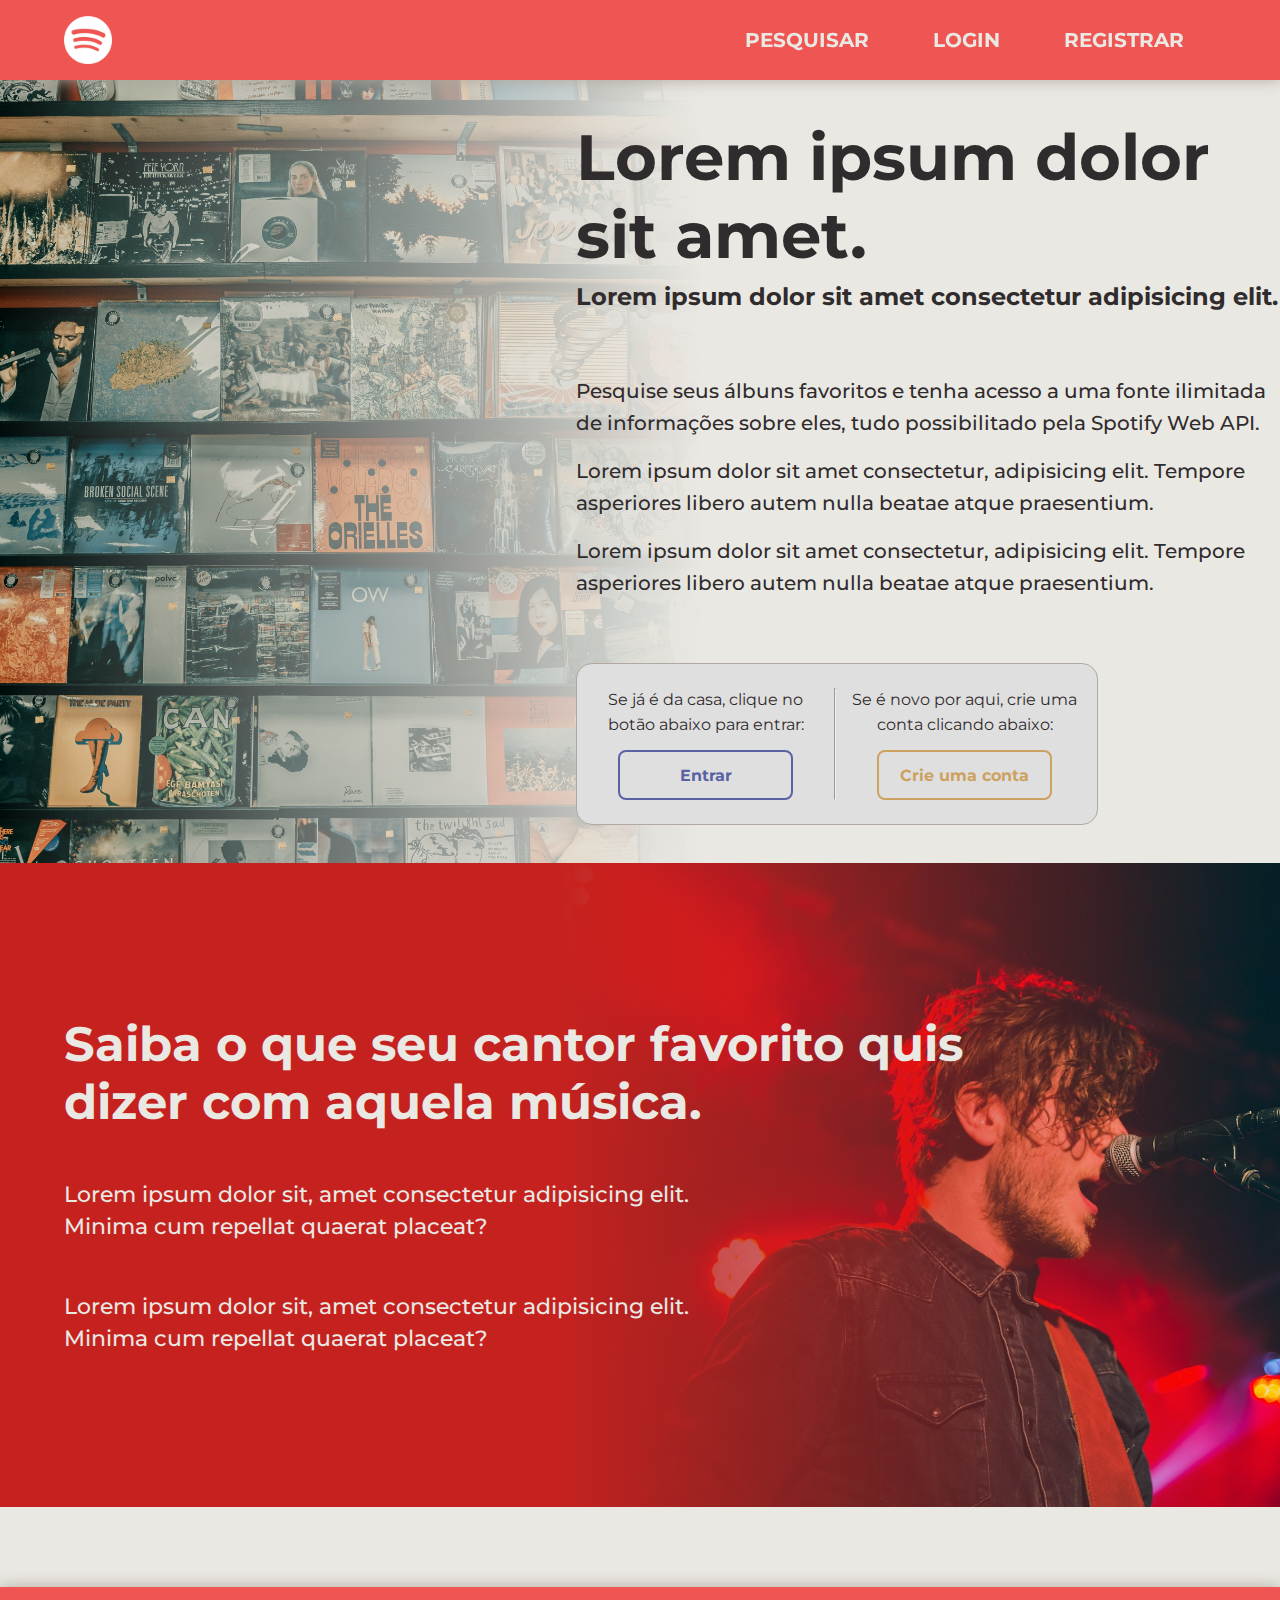
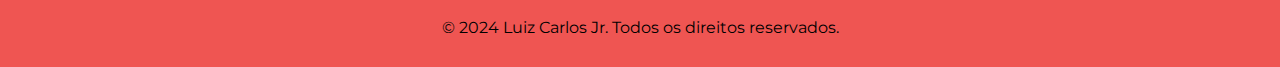
==== index.html @ b368f9c1 "Turn the original style.css into index.css" ====
<!DOCTYPE html>
<html lang="pt-BR">
<head>
    <meta charset="UTF-8">
    <meta http-equiv="X-UA-Compatible" content="IE=edge">
    <meta name="viewport" content="width=device-width, initial-scale=1.0">
    <title>Página Inicial | AlbumStats</title>
    <!-- FONT: Montserrat -->
    <link rel="preconnect" href="https://fonts.googleapis.com">
    <link rel="preconnect" href="https://fonts.gstatic.com" crossorigin>
    <link href="https://fonts.googleapis.com/css2?family=Montserrat:ital,wght@0,100..900;1,100..900&display=swap" rel="stylesheet">
    <!-- Stylization -->
    <link rel="shortcut icon" href="./images/spotify-64.png" type="image/x-icon">
    <link rel="stylesheet" href="./css/index.css">
</head>
<body>
    <header>
        <nav class="navbar">
            <a href="./index.html" class="website-logo">
                <img src="./images/spotify-256.png" alt="Ícone azul do Spotify">
            </a>

            <ul class="navigation">
                <li class="nav-item">
                    <a href="./pages/search-album.html" class="nav-link">Pesquisar</a>
                </li>

                <li class="nav-item">
                    <a href="./pages/login.html" class="nav-link">Login</a>
                </li>

                <li class="nav-item">
                    <a href="./pages/register.html" class="nav-link">Registrar</a>
                </li>
            </ul>
        </nav>

        <section class="hero">
            <section class="hero-image">
                <div class="mask-gradient"></div>
                <img src="./images/website/clay-banks-fEVaiLwWvlU-unsplash.jpg" alt="Foto de uma prateleira de loja de discos de vinil">
            </section>

            <article class="hero-text">
                <div class="title-area">
                    <h1 class="title">Lorem ipsum dolor sit amet.</h1>
                    <h2 class="subtitle">Lorem ipsum dolor sit amet consectetur adipisicing elit.</h2>
                </div>
    
                <div class="paragraph-container">
                    <p class="paragraph" id="p-hero01">
                        Pesquise seus álbuns favoritos e tenha acesso a uma fonte ilimitada de informações sobre eles, tudo possibilitado pela Spotify Web API.
                    </p>
                    <p class="paragraph" id="p-hero02">
                        Lorem ipsum dolor sit amet consectetur, adipisicing elit. Tempore asperiores libero autem nulla beatae atque praesentium.
                    </p>
                    <p class="paragraph" id="p-hero03">
                        Lorem ipsum dolor sit amet consectetur, adipisicing elit. Tempore asperiores libero autem nulla beatae atque praesentium.
                    </p>
                </div>
                
                <div class="account-entry-area">
                    <div class="login-container">
                        <span>Se já é da casa, clique no botão abaixo para entrar:</span>
                        <button class="button-login" id="btnLogin">Entrar</button>
                    </div>
    
                    <hr id="buttonAreaLine">
    
                    <div class="register-container">
                        <span>Se é novo por aqui, crie uma conta clicando abaixo:</span>
                        <button class="button-register" id="btnRegister">Crie uma conta</button>
                    </div>
                </div>
            </article>
        </section>
    </header>

    <main>
        <section class="info-section discover">
            <section class="discover-image">
                <div class="mask-gradient"></div>
                <img src="./images/website/melanie-van-leeuwen-QA-qQfWJM0E-unsplash.jpg" alt="Foto de um guitarrista em show">
            </section>

            <article class="discover-text">
                <h1 class="title">Saiba o que seu cantor favorito quis dizer com aquela música.</h1>
                <p class="paragraph" id="p-section01-01">
                    Lorem ipsum dolor sit, amet consectetur adipisicing elit. Minima cum repellat quaerat placeat?
                </p>
                <p class="paragraph" id="p-section01-02">
                    Lorem ipsum dolor sit, amet consectetur adipisicing elit. Minima cum repellat quaerat placeat?
                </p>
            </article>
        </section>
    </main>

    <footer>
        <p class="copyright-p">
            <span>&copy; 2024 Luiz Carlos Jr.</span>
            <span>Todos os direitos reservados.</span>
        </p>
    </footer>

    <script src="./js/index.js"></script>
</body>
</html>
---- css/index.css ----
/* Color palette: */
:root {
    /* BASIC: */
    --white: #eae8e3;
    --gray: #b1a99f;
    --rose-red: #ef5552;
    --yellow: #cda160;
    --black: #302b2c;

    /* OPTIONAL: */
    --scarlet: #c5221f;
    --green: #74816f;
    --blue: #5963a4;
    --gold: #be8a3c;
    --light-gray: #dfdfdf;
}

/* Global properties: */
* {
    box-sizing: border-box;
    margin: 0;
    padding: 0;
    font-family: "Montserrat", sans-serif;
}

/* Body properties: */
body {
    display: flex;
    flex-direction: column;
    align-items: start;
    background-color: var(--white);
}

/* Header->NAVBAR properties: */
.navbar {
    z-index: 5;
    position: fixed;
    display: flex;
    width: 100%;
    justify-content: space-between;
    align-items: center;
    padding: 0 5%;
    background-color: var(--rose-red);
    box-shadow: 0px 0px 15px var(--gray);
}
.navbar a {
    height: 48px;
}
.navbar a img {
    width: 48px;
    filter: brightness(10);
}

.navigation {
    display: flex;
    list-style-type: none;
}

.nav-item {
    padding: 0 2rem;
    height: 5rem;
    transition: all 0.3s ease-out;
}
.nav-item a {
    display: flex;
    align-items: center;
    height: 100%;
    color: var(--white);
    text-transform: uppercase;
    text-decoration: none;
    font-weight: 700;
    font-size: 20px;
}

.nav-item:hover { /* ANIMATION 01: */
    background-color: var(--white);
}
.nav-item:hover a {
    color: var(--rose-red);
    transition: all 0.1s ease-out;
}

.nav-item:active { /* ANIMATION 02: */
    background-color: var(--rose-red);
}
.nav-item:active a {
    color: var(--white);
    font-size: 18px;
}

/* Header->HERO properties: */
.hero {
    display: flex;
    flex-direction: row;
    margin: 5rem 0 0 0;
    align-items: center;
}

/* Header->Hero->Image properties: */
.hero-image {
    display: flex;
    position: relative;
    height: 87vh;
}
.hero-image img {
    width: 55vw;
    object-fit: cover;
}
.hero-image .mask-gradient {
    display: flex;
    position: absolute;
    right: 0;
    width: 100%;
    height: 87vh;
    background-image: linear-gradient(90deg, #ffffff00, var(--white));
}

/* Header->Hero->Text properties: */
.hero-text {    
    display: flex;
    position: absolute;
    flex-direction: column;
    margin: 4rem 0 4rem 45vw;
    gap: 4rem;
}

.hero-text .title-area {
    color: var(--black);
    text-align: left;
}
.hero-text .title-area h1 {
    font-size: 4rem;
    width: fit-content;
}
.hero-text .title-area h2 {
    margin-top: 0.5rem;
    width: fit-content;
}

.paragraph-container {
    display: flex;
    flex-direction: column;
    color: var(--black);
    gap: 1rem;
}

.paragraph {
    width: 705px;
    line-height: 0.85cm;
    font-weight: 500;
    font-size: 20px;
}

/* Header->...->ACCOUNT-ENTRY-AREA properties: */
.account-entry-area {
    display: flex;
    padding: 1.5rem 1rem;
    width: fit-content;
    gap: 1rem;
    background-color: var(--light-gray);
    color: var(--black);
    border: 1px solid var(--gray);
    border-radius: 1rem;
}
.account-entry-area label {
    display: inline-block;
}

.login-container, .register-container {
    display: flex;
    flex-direction: column;
    width: 225px;
    gap: 0.8rem;
    text-align: center;
    line-height: 0.65cm;
}
.register-container {
    margin-right: 0.25rem;
}

.button-login, .button-register {
    align-self: center;
    width: 175px;
    height: 50px;
    background-color: var(--light-gray);
    border-radius: 8px;
    font-weight: 700;
    font-size: 16px;
    cursor: pointer;
    transition: all 0.1s ease-out;
}
.button-login {
    color: var(--blue);
    border: 2px solid var(--blue);
}
.button-register {
    color: var(--yellow);
    border: 2px solid var(--yellow);
}

.button-login:hover {
    background-color: var(--blue);
    color: var(--white);
    transition: all 0.25s ease-out;
}
.button-register:hover {
    background-color: var(--yellow);
    color: var(--white);
    transition: all 0.25s ease-out;
}

.button-login:active, .button-register:active {
    color: var(--light-gray);
    font-size: 14px;
    transition: all 0.1s ease-out;
}

/* Main properties: */
.info-section {
    width: 100vw;
}

.discover {
    display: flex;
    align-items: center;
    max-height: 644px;
    background-color: var(--scarlet);
    color: var(--white);
}

.discover-text {
    display: flex;
    position: absolute;
    flex-direction: column;
    padding: 0 4rem;
    max-width: 1152px;
    gap: 3rem;
}
.discover-text .title {
    font-size: 48px;
}
.discover-text .paragraph {
    font-size: 22px;
}

.discover-image {
    display: flex;
    position: relative;
    margin-left: 43.75%;
    
}
.discover-image img {
    width: 1080px;
    height: 644px;
    object-fit: cover;
}
.discover-image .mask-gradient {
    display: flex;
    position: absolute;
    width: 65%;
    height: 644px;
    background-image: linear-gradient(90deg, var(--scarlet), #ffffff00);
}

/* Footer properties: */
footer {
    display: flex;
    align-items: center;
    justify-content: center;
    margin-top: 5rem;
    width: 100%;
    height: 5rem;
    background-color: var(--rose-red);
    box-shadow: 0px 0px 15px var(--gray);
}
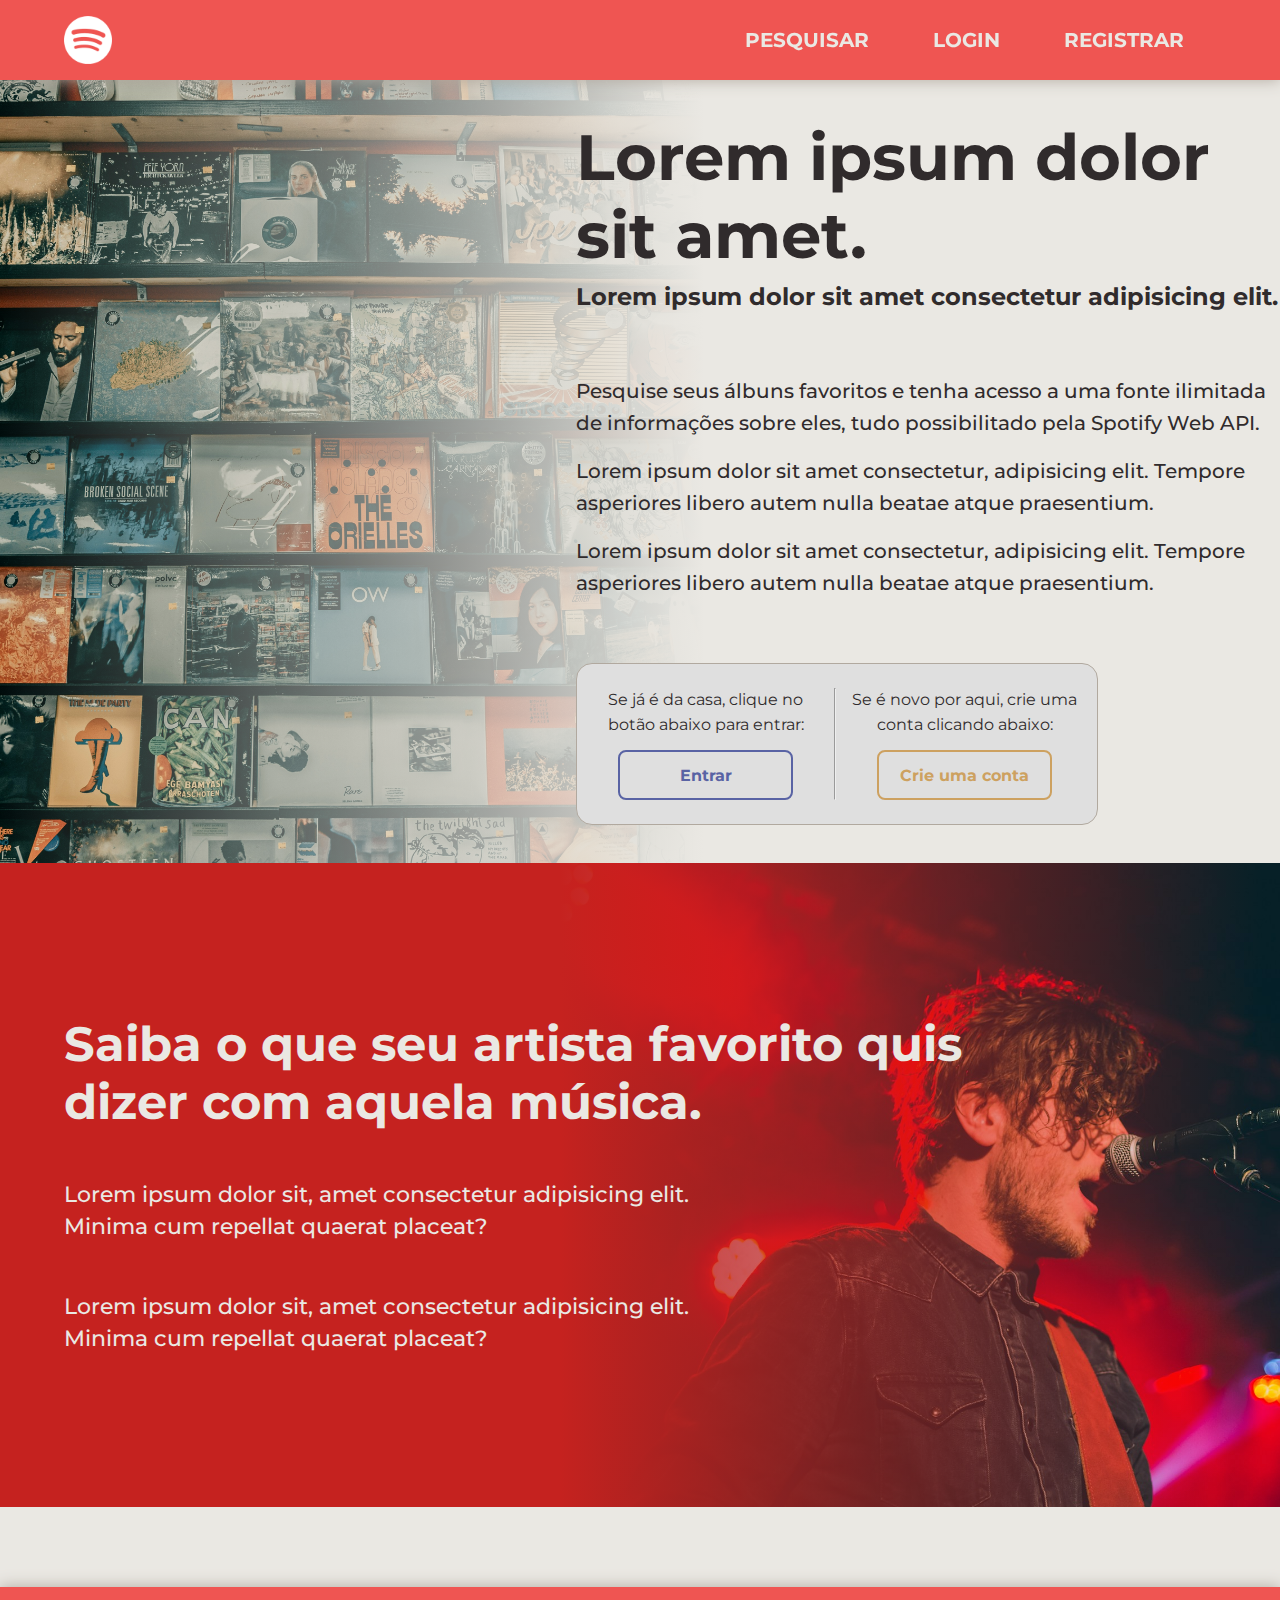
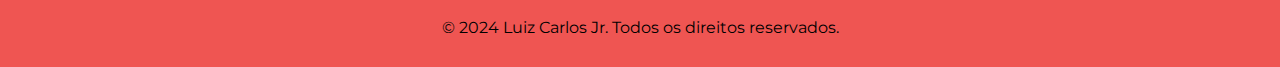
==== commit d743929f: "Change "cantor" to "artista" in index.html" ====
--- a/index.html
+++ b/index.html
@@ -84,7 +84,7 @@
             </section>
 
             <article class="discover-text">
-                <h1 class="title">Saiba o que seu cantor favorito quis dizer com aquela música.</h1>
+                <h1 class="title">Saiba o que seu artista favorito quis dizer com aquela música.</h1>
                 <p class="paragraph" id="p-section01-01">
                     Lorem ipsum dolor sit, amet consectetur adipisicing elit. Minima cum repellat quaerat placeat?
                 </p>
--- a/css/index.css
+++ b/css/index.css
@@ -27,11 +27,15 @@
 body {
     display: flex;
     flex-direction: column;
-    align-items: start;
+    align-items: center;
     background-color: var(--white);
 }
 
 /* Header->NAVBAR properties: */
+header {
+    width: 100%;
+}
+
 .navbar {
     z-index: 5;
     position: fixed;
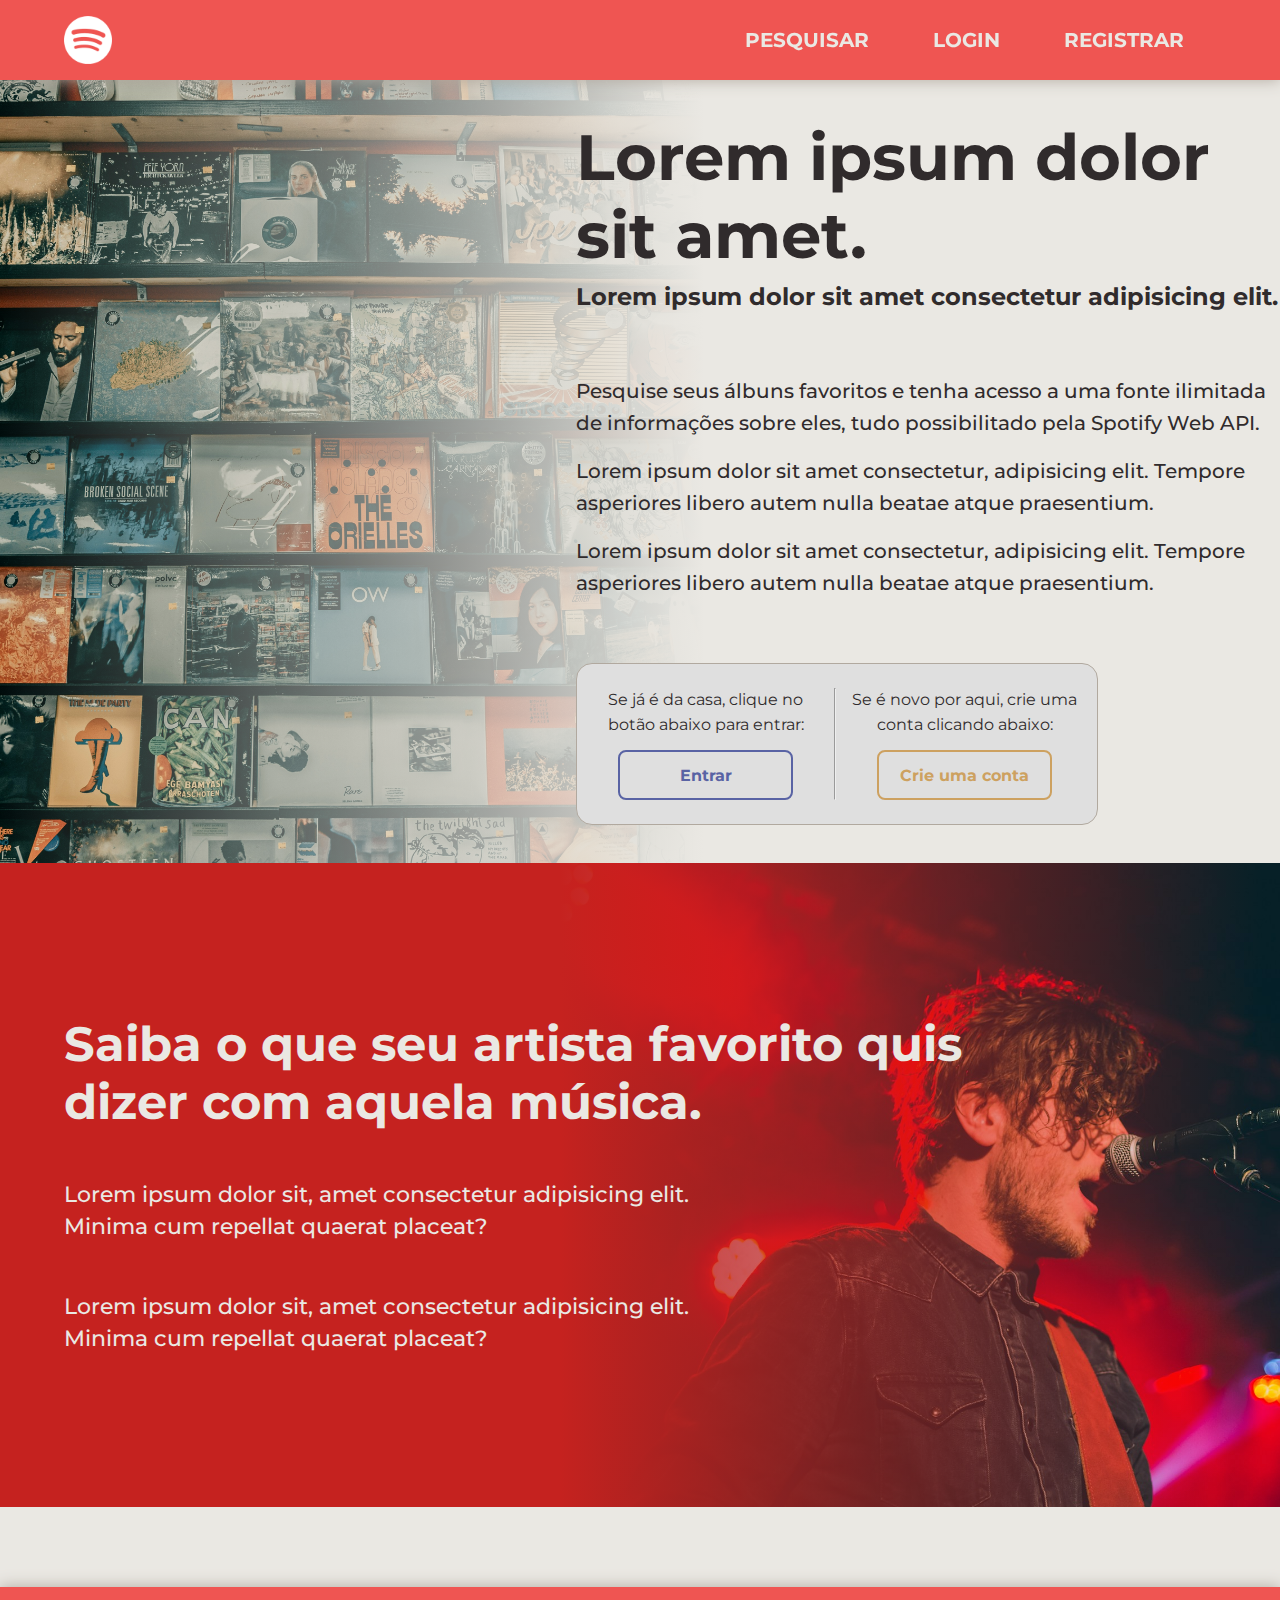
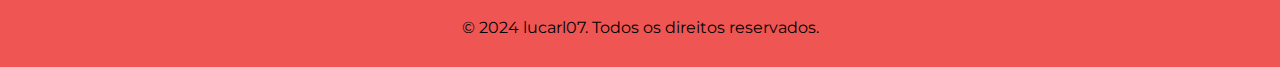
==== commit b4bd58de: "Corrections at index.html" ====
--- a/index.html
+++ b/index.html
@@ -10,14 +10,14 @@
     <link rel="preconnect" href="https://fonts.gstatic.com" crossorigin>
     <link href="https://fonts.googleapis.com/css2?family=Montserrat:ital,wght@0,100..900;1,100..900&display=swap" rel="stylesheet">
     <!-- Stylization -->
-    <link rel="shortcut icon" href="./images/spotify-64.png" type="image/x-icon">
+    <link rel="shortcut icon" href="./images/icons/spotify-64.png" type="image/x-icon">
     <link rel="stylesheet" href="./css/index.css">
 </head>
 <body>
     <header>
         <nav class="navbar">
             <a href="./index.html" class="website-logo">
-                <img src="./images/spotify-256.png" alt="Ícone azul do Spotify">
+                <img src="./images/icons/spotify-256.png" alt="Ícone azul do Spotify">
             </a>
 
             <ul class="navigation">
@@ -38,7 +38,7 @@
         <section class="hero">
             <section class="hero-image">
                 <div class="mask-gradient"></div>
-                <img src="./images/website/clay-banks-fEVaiLwWvlU-unsplash.jpg" alt="Foto de uma prateleira de loja de discos de vinil">
+                <img src="./images/website/music-disc-store.jpg" alt="Foto de uma estante de loja de discos de vinil">
             </section>
 
             <article class="hero-text">
@@ -80,7 +80,7 @@
         <section class="info-section discover">
             <section class="discover-image">
                 <div class="mask-gradient"></div>
-                <img src="./images/website/melanie-van-leeuwen-QA-qQfWJM0E-unsplash.jpg" alt="Foto de um guitarrista em show">
+                <img src="./images/website/music-singer-guitarrist.jpg" alt="Foto de um guitarrista em show">
             </section>
 
             <article class="discover-text">
@@ -97,7 +97,7 @@
 
     <footer>
         <p class="copyright-p">
-            <span>&copy; 2024 Luiz Carlos Jr.</span>
+            <span>&copy; 2024 lucarl07.</span>
             <span>Todos os direitos reservados.</span>
         </p>
     </footer>
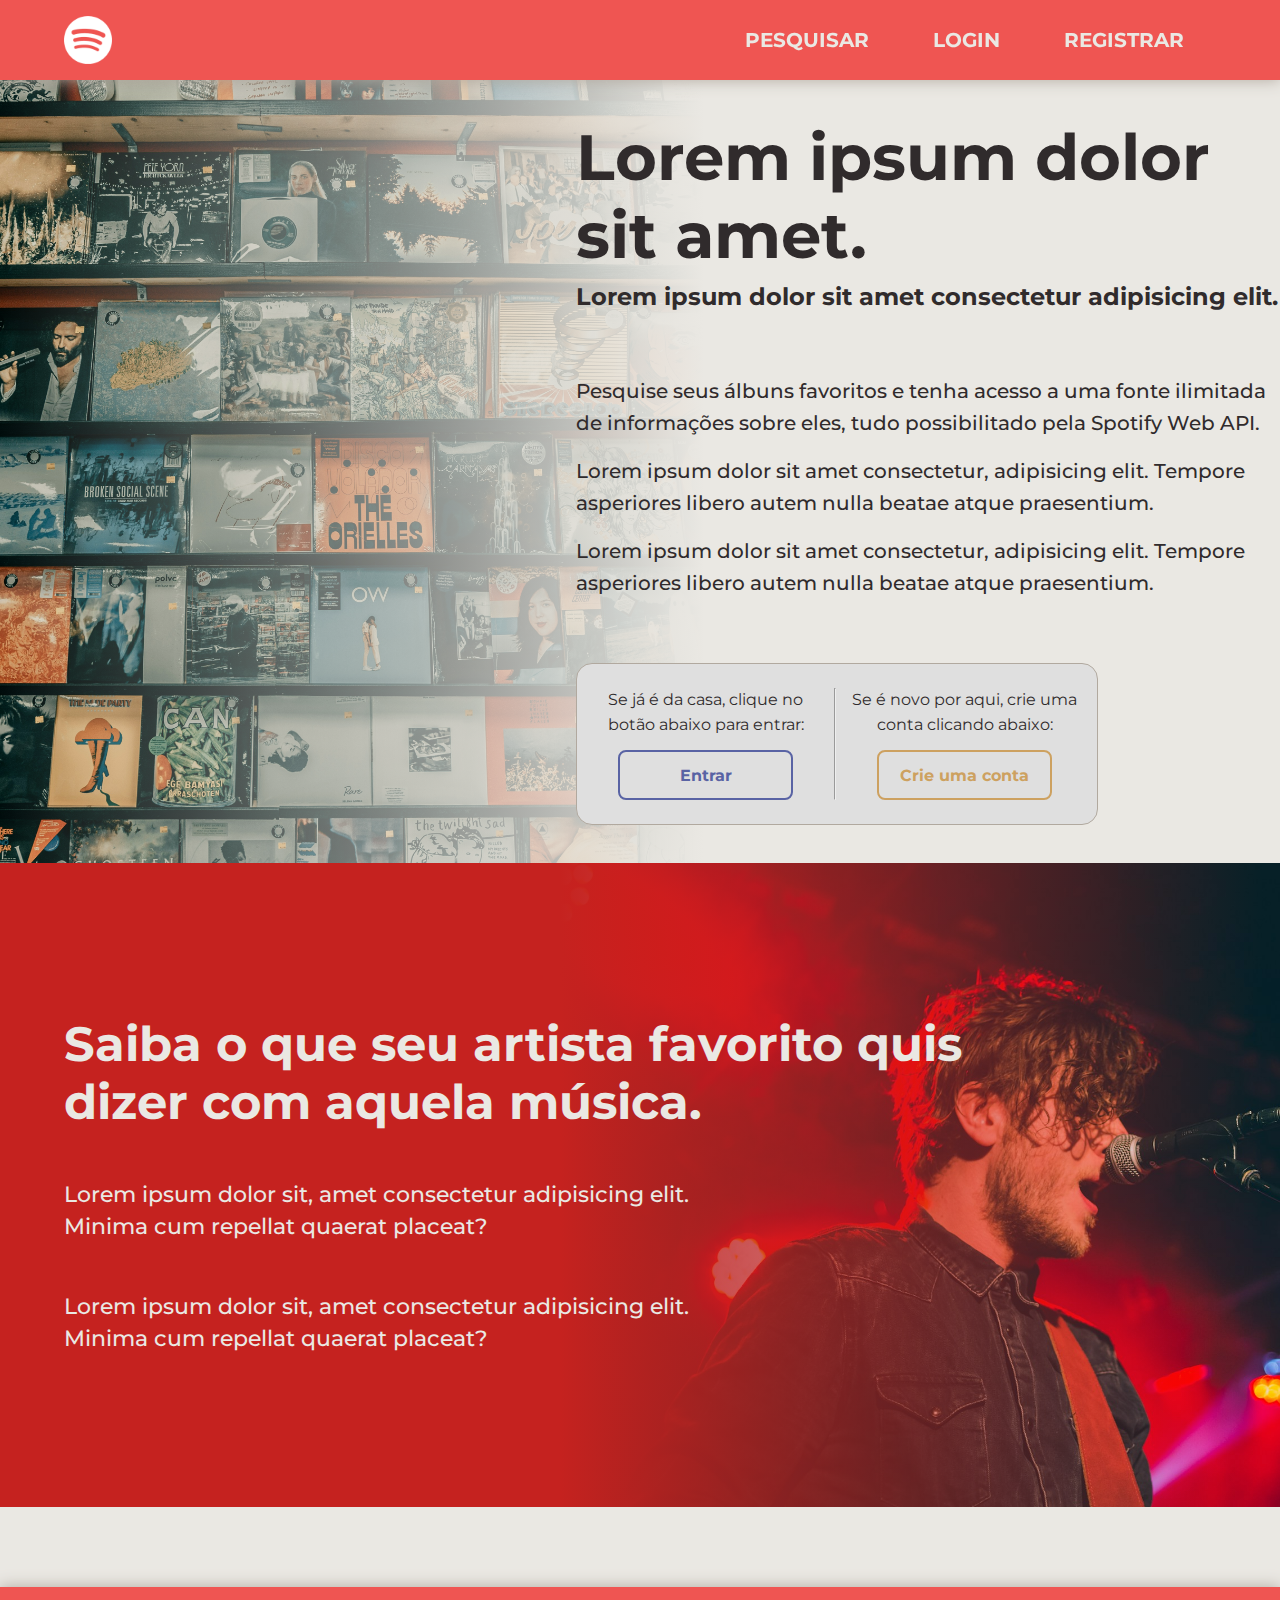
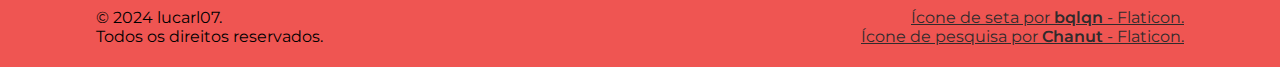
==== commit 52699377: "Update footer on 2 pages" ====
--- a/index.html
+++ b/index.html
@@ -11,7 +11,7 @@
     <link href="https://fonts.googleapis.com/css2?family=Montserrat:ital,wght@0,100..900;1,100..900&display=swap" rel="stylesheet">
     <!-- Stylization -->
     <link rel="shortcut icon" href="./images/icons/spotify-64.png" type="image/x-icon">
-    <link rel="stylesheet" href="./css/index.css">
+    <link rel="stylesheet" href="./css/style.css">
 </head>
 <body>
     <header>
@@ -22,7 +22,7 @@
 
             <ul class="navigation">
                 <li class="nav-item">
-                    <a href="./pages/search-album.html" class="nav-link">Pesquisar</a>
+                    <a href="./pages/search-albums.html" class="nav-link">Pesquisar</a>
                 </li>
 
                 <li class="nav-item">
@@ -100,6 +100,14 @@
             <span>&copy; 2024 lucarl07.</span>
             <span>Todos os direitos reservados.</span>
         </p>
+        <p class="attributions">
+            <a href="https://www.flaticon.com/free-icons/arrow" title="arrow icons">
+                Ícone de seta por <span class="strong">bqlqn</span> - Flaticon.
+            </a>
+            <a href="https://www.flaticon.com/free-icons/search" title="search icons">
+               Ícone de pesquisa por <span class="strong">Chanut</span> - Flaticon.
+            </a>
+        </p>
     </footer>
 
     <script src="./js/index.js"></script>
--- a/css/style.css
+++ b/css/style.css
@@ -0,0 +1,298 @@
+/* Color palette: */
+:root {
+    /* BASIC: */
+    --white: #eae8e3;
+    --gray: #b1a99f;
+    --rose-red: #ef5552;
+    --yellow: #cda160;
+    --black: #302b2c;
+
+    /* OPTIONAL: */
+    --scarlet: #c5221f;
+    --green: #74816f;
+    --blue: #5963a4;
+    --gold: #be8a3c;
+    --light-gray: #dfdfdf;
+}
+
+/* Global properties: */
+* {
+    box-sizing: border-box;
+    margin: 0;
+    padding: 0;
+    font-family: "Montserrat", sans-serif;
+}
+
+/* Body properties: */
+body {
+    display: flex;
+    flex-direction: column;
+    align-items: center;
+    background-color: var(--white);
+}
+
+/* Header->NAVBAR properties: */
+header {
+    width: 100%;
+}
+
+.navbar {
+    z-index: 5;
+    position: fixed;
+    display: flex;
+    width: 100%;
+    justify-content: space-between;
+    align-items: center;
+    padding: 0 5%;
+    background-color: var(--rose-red);
+    box-shadow: 0px 0px 15px var(--gray);
+}
+.navbar a {
+    height: 48px;
+}
+.navbar a img {
+    width: 48px;
+    filter: brightness(10);
+}
+
+.navigation {
+    display: flex;
+    list-style-type: none;
+}
+
+.nav-item {
+    padding: 0 2rem;
+    height: 5rem;
+    transition: all 0.3s ease-out;
+}
+.nav-item a {
+    display: flex;
+    align-items: center;
+    height: 100%;
+    color: var(--white);
+    text-transform: uppercase;
+    text-decoration: none;
+    font-weight: 700;
+    font-size: 20px;
+}
+
+.nav-item:hover { /* ANIMATION 01: */
+    background-color: var(--white);
+}
+.nav-item:hover a {
+    color: var(--rose-red);
+    transition: all 0.1s ease-out;
+}
+
+.nav-item:active { /* ANIMATION 02: */
+    background-color: var(--rose-red);
+}
+.nav-item:active a {
+    color: var(--white);
+    font-size: 18px;
+}
+
+/* Header->HERO properties: */
+.hero {
+    display: flex;
+    flex-direction: row;
+    margin: 5rem 0 0 0;
+    align-items: center;
+}
+
+/* Header->Hero->Image properties: */
+.hero-image {
+    display: flex;
+    position: relative;
+    height: 87vh;
+}
+.hero-image img {
+    width: 55vw;
+    object-fit: cover;
+}
+.hero-image .mask-gradient {
+    display: flex;
+    position: absolute;
+    right: 0;
+    width: 100%;
+    height: 87vh;
+    background-image: linear-gradient(90deg, #ffffff00, var(--white));
+}
+
+/* Header->Hero->Text properties: */
+.hero-text {    
+    display: flex;
+    position: absolute;
+    flex-direction: column;
+    margin: 4rem 0 4rem 45vw;
+    gap: 4rem;
+}
+
+.hero-text .title-area {
+    color: var(--black);
+    text-align: left;
+}
+.hero-text .title-area h1 {
+    font-size: 4rem;
+    width: fit-content;
+}
+.hero-text .title-area h2 {
+    margin-top: 0.5rem;
+    width: fit-content;
+}
+
+.paragraph-container {
+    display: flex;
+    flex-direction: column;
+    color: var(--black);
+    gap: 1rem;
+}
+
+.paragraph {
+    width: 705px;
+    line-height: 0.85cm;
+    font-weight: 500;
+    font-size: 20px;
+}
+
+/* Header->...->ACCOUNT-ENTRY-AREA properties: */
+.account-entry-area {
+    display: flex;
+    padding: 1.5rem 1rem;
+    width: fit-content;
+    gap: 1rem;
+    background-color: var(--light-gray);
+    color: var(--black);
+    border: 1px solid var(--gray);
+    border-radius: 1rem;
+}
+.account-entry-area label {
+    display: inline-block;
+}
+
+.login-container, .register-container {
+    display: flex;
+    flex-direction: column;
+    width: 225px;
+    gap: 0.8rem;
+    text-align: center;
+    line-height: 0.65cm;
+}
+.register-container {
+    margin-right: 0.25rem;
+}
+
+.button-login, .button-register {
+    align-self: center;
+    width: 175px;
+    height: 50px;
+    background-color: var(--light-gray);
+    border-radius: 8px;
+    font-weight: 700;
+    font-size: 16px;
+    cursor: pointer;
+    transition: all 0.1s ease-out;
+}
+.button-login {
+    color: var(--blue);
+    border: 2px solid var(--blue);
+}
+.button-register {
+    color: var(--yellow);
+    border: 2px solid var(--yellow);
+}
+
+.button-login:hover {
+    background-color: var(--blue);
+    color: var(--white);
+    transition: all 0.25s ease-out;
+}
+.button-register:hover {
+    background-color: var(--yellow);
+    color: var(--white);
+    transition: all 0.25s ease-out;
+}
+
+.button-login:active, .button-register:active {
+    color: var(--light-gray);
+    font-size: 14px;
+    transition: all 0.1s ease-out;
+}
+
+/* Main properties: */
+.info-section {
+    width: 100vw;
+}
+
+.discover {
+    display: flex;
+    align-items: center;
+    max-height: 644px;
+    background-color: var(--scarlet);
+    color: var(--white);
+}
+
+.discover-text {
+    display: flex;
+    position: absolute;
+    flex-direction: column;
+    padding: 0 4rem;
+    max-width: 1152px;
+    gap: 3rem;
+}
+.discover-text .title {
+    font-size: 48px;
+}
+.discover-text .paragraph {
+    font-size: 22px;
+}
+
+.discover-image {
+    display: flex;
+    position: relative;
+    margin-left: 43.75%;
+    
+}
+.discover-image img {
+    width: 1080px;
+    height: 644px;
+    object-fit: cover;
+}
+.discover-image .mask-gradient {
+    display: flex;
+    position: absolute;
+    width: 65%;
+    height: 644px;
+    background-image: linear-gradient(90deg, var(--scarlet), #ffffff00);
+}
+
+/* Footer properties: */
+footer {
+    display: flex;
+    align-items: center;
+    justify-content: space-between;
+    margin-top: 5rem;
+    padding: 0 6rem;
+    width: 100%;
+    height: 5rem;
+    background-color: var(--rose-red);
+    box-shadow: 0px 0px 15px var(--gray);
+}
+
+.copyright-p {
+    text-align: left;
+}
+
+.attributions {
+    text-align: right;
+}
+.attributions a {
+    color: var(--black);
+}
+.attributions a .strong {
+    font-weight: 600;
+}
+
+.copyright-p span, .attributions a {
+    display: block;
+}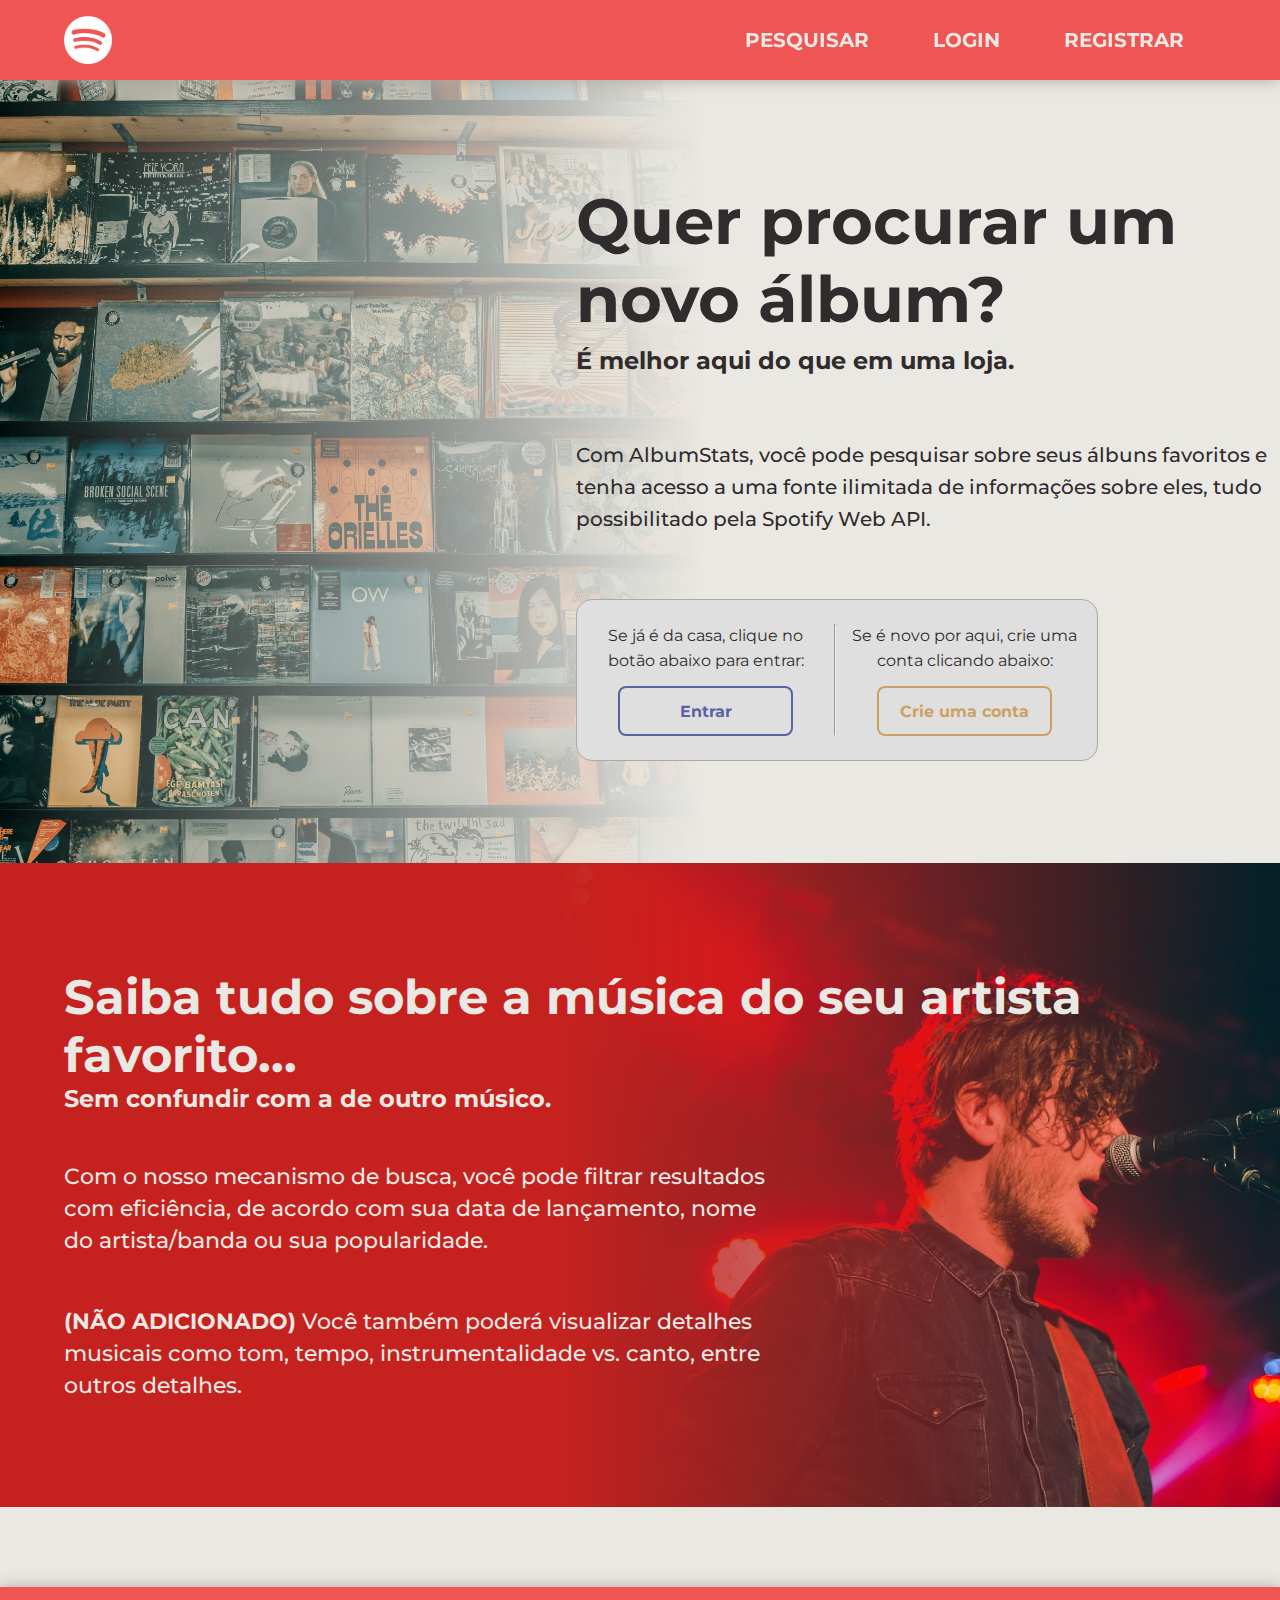
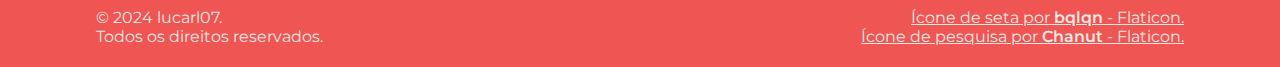
==== commit 32c0d797: "Replace the lipsum on index.html with actual text" ====
--- a/index.html
+++ b/index.html
@@ -43,19 +43,13 @@
 
             <article class="hero-text">
                 <div class="title-area">
-                    <h1 class="title">Lorem ipsum dolor sit amet.</h1>
-                    <h2 class="subtitle">Lorem ipsum dolor sit amet consectetur adipisicing elit.</h2>
+                    <h1 class="title">Quer procurar um novo álbum?</h1>
+                    <h2 class="subtitle">É melhor aqui do que em uma loja.</h2>
                 </div>
     
                 <div class="paragraph-container">
                     <p class="paragraph" id="p-hero01">
-                        Pesquise seus álbuns favoritos e tenha acesso a uma fonte ilimitada de informações sobre eles, tudo possibilitado pela Spotify Web API.
-                    </p>
-                    <p class="paragraph" id="p-hero02">
-                        Lorem ipsum dolor sit amet consectetur, adipisicing elit. Tempore asperiores libero autem nulla beatae atque praesentium.
-                    </p>
-                    <p class="paragraph" id="p-hero03">
-                        Lorem ipsum dolor sit amet consectetur, adipisicing elit. Tempore asperiores libero autem nulla beatae atque praesentium.
+                        Com AlbumStats, você pode pesquisar sobre seus álbuns favoritos e tenha acesso a uma fonte ilimitada de informações sobre eles, tudo possibilitado pela Spotify Web API.
                     </p>
                 </div>
                 
@@ -84,12 +78,15 @@
             </section>
 
             <article class="discover-text">
-                <h1 class="title">Saiba o que seu artista favorito quis dizer com aquela música.</h1>
+                <div class="title-area">
+                    <h1 class="title">Saiba tudo sobre a música do seu artista favorito...</h1>
+                    <h2 class="subtitle">Sem confundir com a de outro músico.</h2>
+                </div>
                 <p class="paragraph" id="p-section01-01">
-                    Lorem ipsum dolor sit, amet consectetur adipisicing elit. Minima cum repellat quaerat placeat?
+                    Com o nosso mecanismo de busca, você pode filtrar resultados com eficiência, de acordo com sua data de lançamento, nome do artista/banda ou sua popularidade.
                 </p>
                 <p class="paragraph" id="p-section01-02">
-                    Lorem ipsum dolor sit, amet consectetur adipisicing elit. Minima cum repellat quaerat placeat?
+                    <strong>(NÃO ADICIONADO)</strong> Você também poderá visualizar detalhes musicais como tom, tempo, instrumentalidade vs. canto, entre outros detalhes.
                 </p>
             </article>
         </section>
--- a/css/style.css
+++ b/css/style.css
@@ -12,7 +12,8 @@
     --green: #74816f;
     --blue: #5963a4;
     --gold: #be8a3c;
-    --light-gray: #dfdfdf;
+    --gray-200: #dfdfdf;
+    --gray-400: #c9c3bb;
 }
 
 /* Global properties: */
@@ -161,7 +162,7 @@
     padding: 1.5rem 1rem;
     width: fit-content;
     gap: 1rem;
-    background-color: var(--light-gray);
+    background-color: var(--gray-200);
     color: var(--black);
     border: 1px solid var(--gray);
     border-radius: 1rem;
@@ -186,7 +187,7 @@
     align-self: center;
     width: 175px;
     height: 50px;
-    background-color: var(--light-gray);
+    background-color: var(--gray-200);
     border-radius: 8px;
     font-weight: 700;
     font-size: 16px;
@@ -214,7 +215,7 @@
 }
 
 .button-login:active, .button-register:active {
-    color: var(--light-gray);
+    color: var(--gray-200);
     font-size: 14px;
     transition: all 0.1s ease-out;
 }
@@ -227,6 +228,7 @@
 .discover {
     display: flex;
     align-items: center;
+    margin-bottom: 5rem;
     max-height: 644px;
     background-color: var(--scarlet);
     color: var(--white);
@@ -266,16 +268,255 @@
     background-image: linear-gradient(90deg, var(--scarlet), #ffffff00);
 }
 
+/* Search Albums->Main properties: */
+.page-content {
+    display: flex;
+    flex-direction: column;
+    align-items: center;
+    margin: 5rem 0 0 0;
+    padding: 3rem;
+    width: 65vw;
+    min-height: 960px;
+    background-color: var(--gray-200);
+    color: var(--black);
+    border-left: 1px solid var(--gray);
+    border-right: 1px solid var(--gray);
+}
+.page-content .title {
+    margin-bottom: 1rem;
+    font-size: 3rem;
+}
+
+.search-area {
+    display: flex;
+    flex-direction: column;
+    width: 100%;
+    height: 100%;
+}
+
+.search-area .request {
+    display: flex;
+    flex-direction: column;
+    padding: 1rem;
+    gap: 1rem;
+    margin-bottom: 2rem;
+    height: 150px;
+}
+.search-area .request .input-div {
+    display: flex;
+    justify-content: end;
+    align-items: center;
+    border: 1px solid var(--black);
+    border-radius: 35px;
+}
+.search-area .request .input-div input {
+    padding: 0 19% 0 1.5rem;
+    width: 100%;
+    height: 50px;
+    border: none;
+    border-radius: inherit;
+    font-size: 20px;
+}
+.search-area .request .input-div button {
+    display: flex;
+    align-items: center;
+    justify-content: center;
+    position: absolute;
+    gap: 1rem;
+    width: 10%;
+    height: 50px;
+    background: var(--blue);
+    color: var(--white);
+    border: none;
+    border-right: 1px solid var(--blue);
+    border-radius: inherit;
+    font-weight: 600;
+    font-size: 18px;
+    transition: all 0.15s linear;
+}
+.search-area .request .input-div button:hover {
+    cursor: pointer;
+}
+
+.search-area .request .parameters {
+    display: flex;
+    justify-content: start;
+    align-items: center;
+    gap: 4rem;
+}
+.search-area .request .parameters .input-filter, 
+.search-area .request .parameters .select-filter {
+    display: inherit;
+    flex-direction: column;
+    align-items: center;
+    gap: .25rem;
+}
+.search-area .request .parameters input {
+    width: 150px;
+    height: 25px;
+}
+.search-area .request .parameters select {
+    width: 150px;
+    height: 25px;
+}
+.search-area .request .parameters .years input {
+    width: 75px;
+}
+
+.search-area .area-title {
+    font-size: 2rem;
+    color: var(--scarlet);
+}
+
+/* Search Albums->Main->...->Results properties: */
+.search-area .results {
+    display: flex;
+    flex-direction: column;
+    padding: 0 1rem 1rem;
+    gap: 1.5rem;
+    width: 100%;
+    height: 100%;
+}
+
+.results .album {
+    display: flex;
+    width: 100%;
+    background-color: var(--gray-400);
+    color: var(--black);
+    border: 1px solid var(--scarlet);
+    border-radius: 7px;
+    transition: 0.15s ease-out;
+    box-shadow: inset 0px 0px 40px var(--gray);
+}
+.results .album:hover {
+    box-shadow: inset 0px 0px 40px var(--gray), inset 0px 0px 5px var(--rose-red);
+}
+
+.album .info-box {
+    display: flex;
+    flex-direction: column;
+    justify-content: space-between;
+    max-width: 100%;
+    padding: 1rem 1.5rem;
+    line-break: normal;
+}
+.album img {
+    width: 230px;
+    border-radius: 5px 0 0 5px;
+}
+
+.info-box .top-section {
+    display: flex;
+    flex-direction: column;
+    gap: 0.5rem;
+}
+.info-box .top-section .album-title a {
+    color: var(--black);
+    text-decoration: none;
+    font-size: 2.5rem;
+    transition: 0.1s ease-out;
+}
+.info-box .top-section .artist-name a {
+    color: var(--black);
+    text-decoration: none;
+    font-size: 1.5rem;
+    transition: 0.1s ease-out;
+}
+.info-box .top-section a:hover {
+    color: var(--scarlet);
+}
+.info-box .top-section .other-info {
+    display: flex;
+    justify-content: start;
+    gap: 10px;
+    font-size: 1.125rem;
+}
+
+.spotify-url {
+    color: var(--scarlet);
+    text-decoration: none;
+    font-weight: 500;
+    font-size: 1.125rem;
+    transition: 0.1s linear;
+}
+.spotify-url:hover {
+    font-weight: 700;
+}
+.spotify-url:active {
+    text-decoration: underline;
+}
+
+/* About Album->Main properties: */
+.top-content, .bottom-content {
+    display: flex;
+    flex-direction: column;
+    width: 100%;
+}
+.page-album {
+    display: inherit;
+    width: 100%;
+    gap: 2.5rem;
+}
+.page-album .album-cover {
+    width: 350px;
+    border: 1px solid var(--gray);
+}
+
+.page-album .album-info {
+    display: flex;
+    flex-direction: column;
+    justify-content: space-between;
+    width: 100%;
+}
+.page-album .album-info .title-area .title {
+    margin: 0;
+}
+
+.page-album .album-info .table .table-cell {
+    padding: 1rem 0;
+}
+
+.line {
+    margin: 2rem 0;
+    width: 100%;
+    height: 1px;
+    color: var(--black);
+}
+
+.bottom-content {
+    width: 100%;
+}
+.bottom-content h2 {
+    margin-bottom: 1rem;
+}
+.bottom-content .track {
+    display: flex;
+    justify-content: space-between;
+    padding: 1rem;
+    width: 100%;
+    border-bottom: 1px solid var(--gray);
+}
+.bottom-content .track .track-name {
+    color: var(--scarlet);
+}
+.bottom-content .track .track-name a {
+    color: var(--scarlet);
+    text-decoration: none;
+}
+.bottom-content .track .track-duration {
+    color: var(--rose-red);
+}
+
 /* Footer properties: */
 footer {
     display: flex;
     align-items: center;
     justify-content: space-between;
-    margin-top: 5rem;
     padding: 0 6rem;
     width: 100%;
     height: 5rem;
     background-color: var(--rose-red);
+    color: var(--white);
     box-shadow: 0px 0px 15px var(--gray);
 }
 
@@ -287,7 +528,7 @@
     text-align: right;
 }
 .attributions a {
-    color: var(--black);
+    color: var(--white);
 }
 .attributions a .strong {
     font-weight: 600;
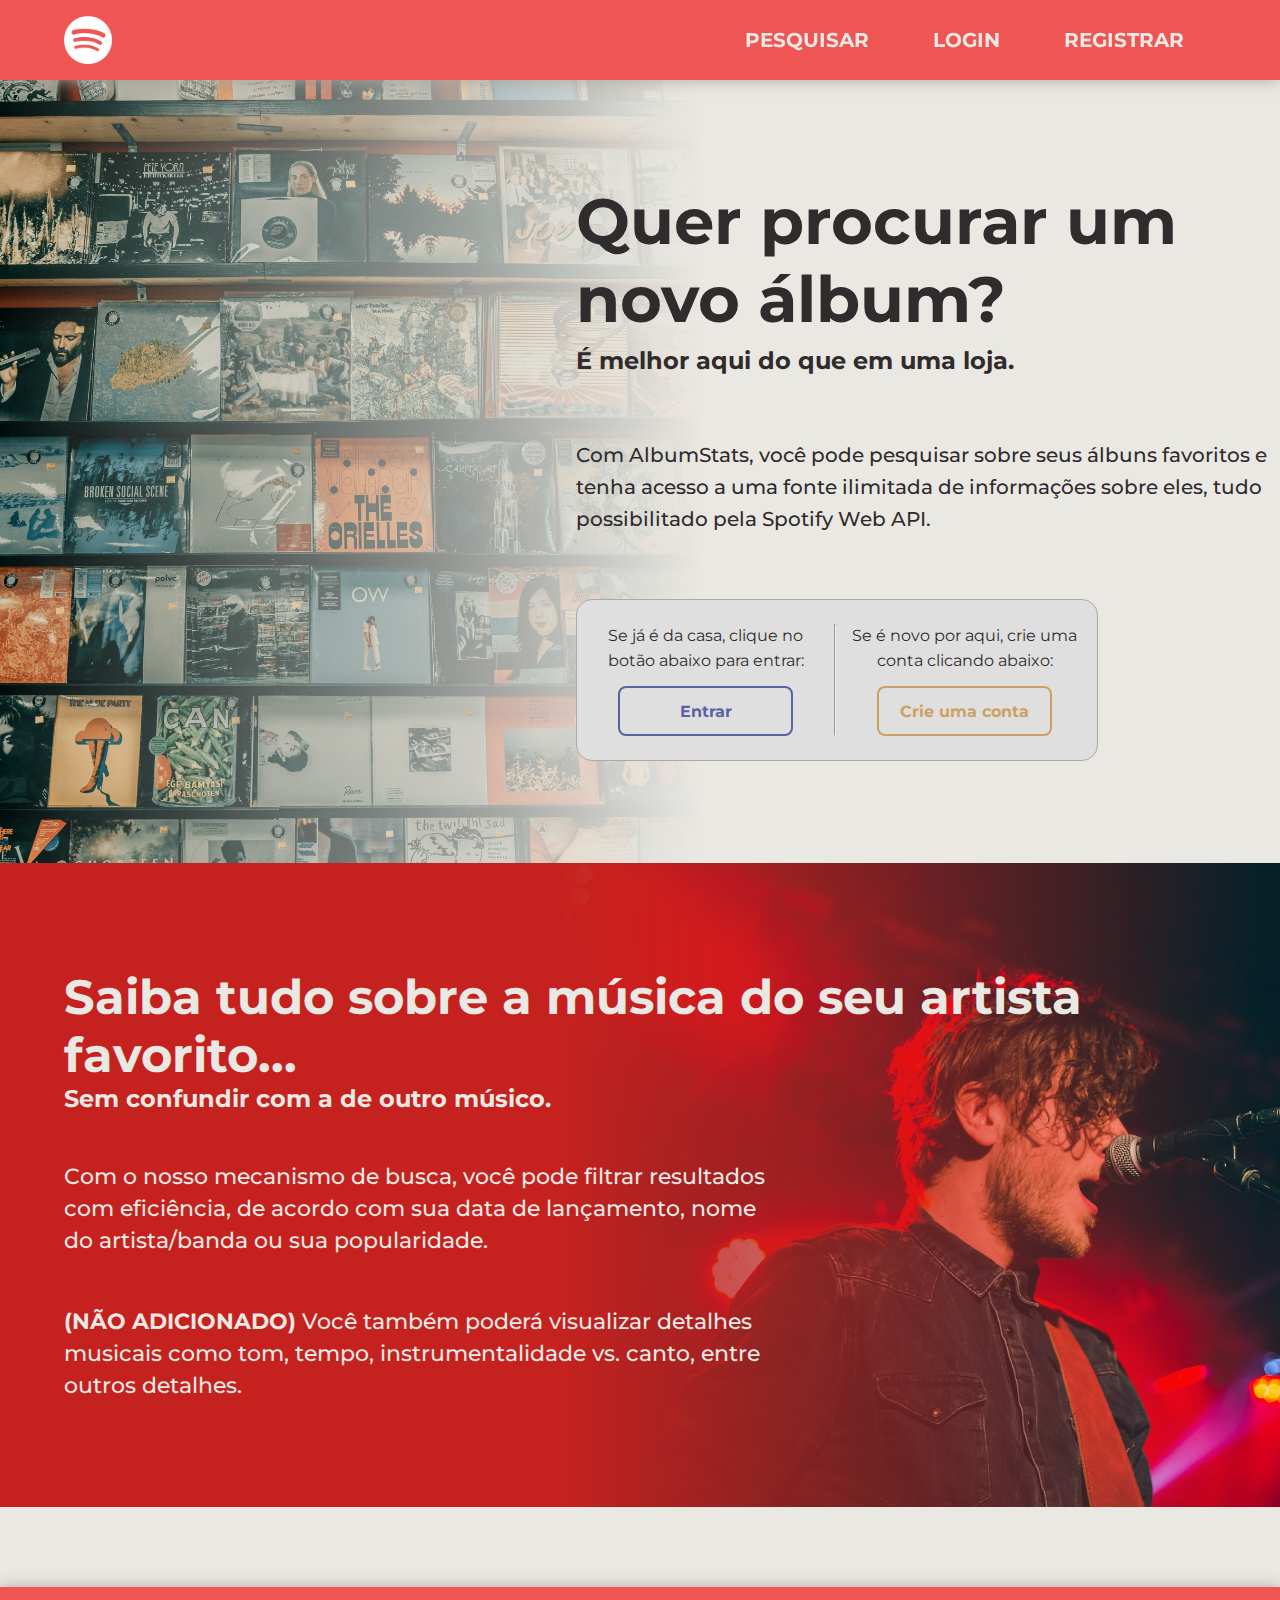
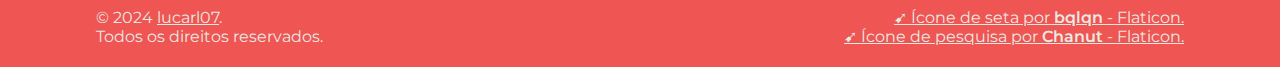
==== commit e4ccde1d: "Adicionar link ao meu GitHub e caracteres ASCII no footer" ====
--- a/index.html
+++ b/index.html
@@ -94,15 +94,15 @@
 
     <footer>
         <p class="copyright-p">
-            <span>&copy; 2024 lucarl07.</span>
+            <span>&copy; 2024 <a href="https://github.com/lucarl07">lucarl07</a>.</span>
             <span>Todos os direitos reservados.</span>
         </p>
         <p class="attributions">
             <a href="https://www.flaticon.com/free-icons/arrow" title="arrow icons">
-                Ícone de seta por <span class="strong">bqlqn</span> - Flaticon.
+                &#10169; Ícone de seta por <span class="strong">bqlqn</span> - Flaticon.
             </a>
             <a href="https://www.flaticon.com/free-icons/search" title="search icons">
-               Ícone de pesquisa por <span class="strong">Chanut</span> - Flaticon.
+                &#10169; Ícone de pesquisa por <span class="strong">Chanut</span> - Flaticon.
             </a>
         </p>
     </footer>
--- a/css/style.css
+++ b/css/style.css
@@ -337,6 +337,10 @@
 .search-area .request .input-div button:hover {
     cursor: pointer;
 }
+.search-area .request .section-line {
+    color: var(--gray-200);
+    height: 1px;
+}
 
 .search-area .request .parameters {
     display: flex;
@@ -523,6 +527,13 @@
 .copyright-p {
     text-align: left;
 }
+.copyright-p a {
+    color: var(--white);
+    transition: 0.05s;
+}
+.copyright-p a:hover {
+    font-weight: 700;
+}
 
 .attributions {
     text-align: right;
